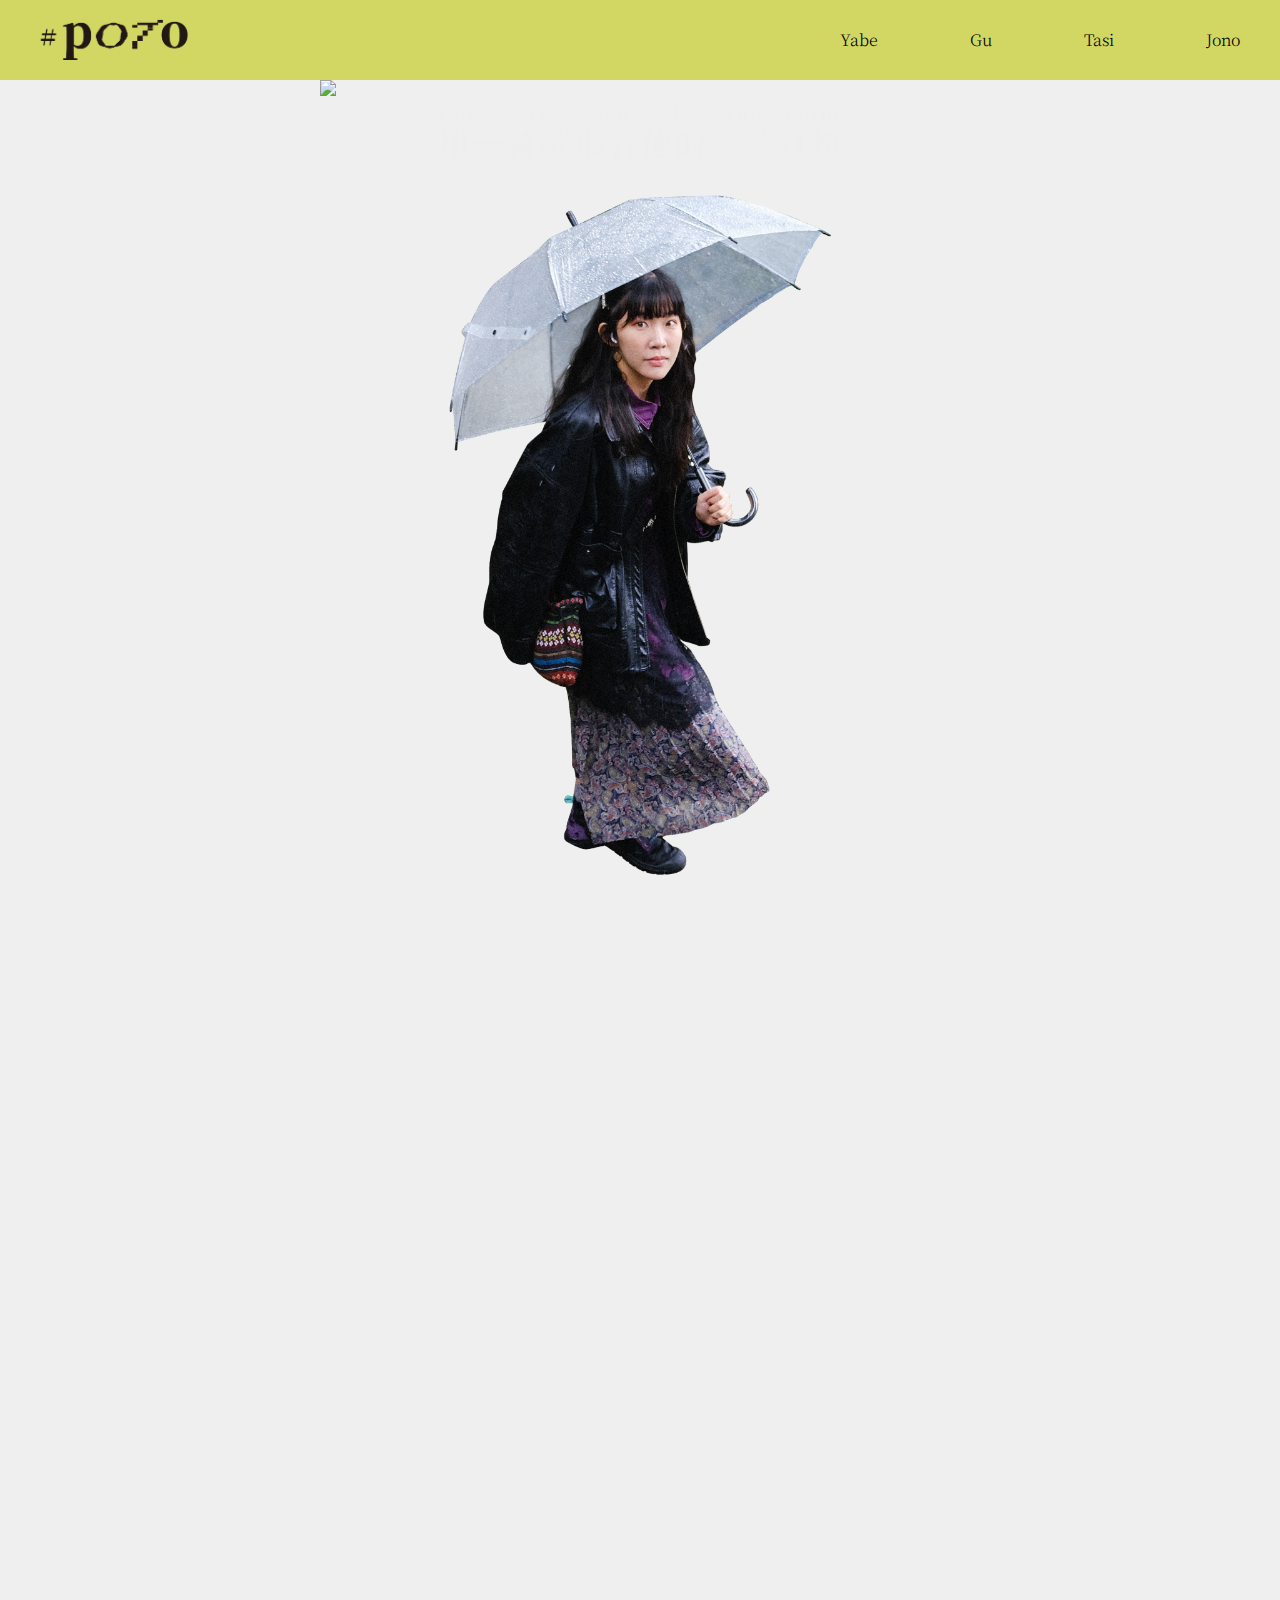
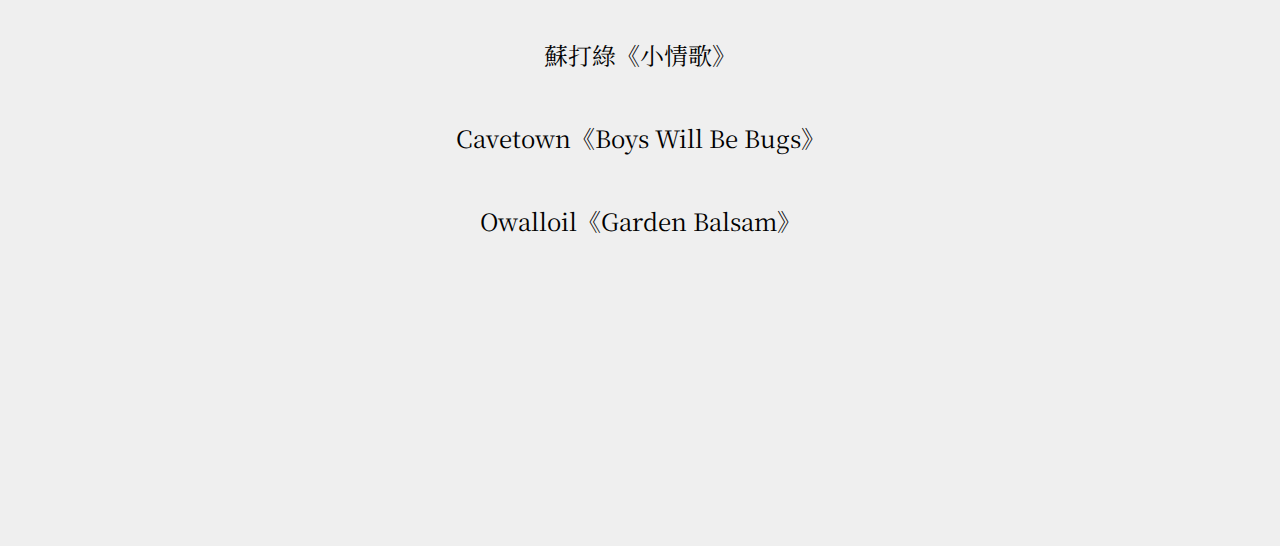
==== 1.html @ af0a8bef "0.1.0 3題部分" ====
<!DOCTYPE html>
<html lang="zh-TW">
<head>
  <meta charset="UTF-8">
  <meta name="viewport" content="width=device-width, initial-scale=1.0">
  <meta name="description" property="og:description" content="「你能猜到他們耳機中播放的音樂是什麼嗎？」">
  <title>poto</title>
  <link href="/style.css" type="text/css" rel="stylesheet">
  <link rel="preconnect" href="https://fonts.googleapis.com">
  <link rel="preconnect" href="https://fonts.gstatic.com" crossorigin>
  <link rel="icon" href="/img/fav/favicon.ico" sizes="any">
  <link rel="icon" href="/img/fav/icon.svg" type="image/svg+xml">
  <link rel="apple-touch-icon" href="/img/fav/apple-touch-icon.png">
  <link rel="manifest" href="/site.webmanifest">
  <link href="https://fonts.googleapis.com/css2?family=Noto+Serif+TC&display=swap" rel="stylesheet">
  <link href="https://fonts.googleapis.com/css2?family=Noto+Serif+JP&display=swap" rel="stylesheet">
</head>
<body>
  <div id="p1">
  <div style="display: flex;
  flex-direction: column;
  min-height: 100vh;">
    <div class="head1" style="z-index: 2;">
      <a class="logoa" href="/index.html">
        <img class="logol" src="/img/logol.webp">
        <img class="logos" src="/img/logos.webp">
      </a>
      <div class="nav">
        <a class="nava" href="/1.html">Yabe</a>
        <a class="nava" href="/2.html">Gu</a>
        <a class="nava" href="/3.html">Tasi</a>
        <a class="nava" href="/4.html">Jono</a>
      </div>
      <div class="ham">
        <label for="ham1"><img class="ham0" src="/img/ham0.svg"></label>
        <input type="checkbox" id="ham1">
        <div class="menu m1">
          <ul>
            <li><a href="/1.html">Yabe</a></li>
            <li><a href="/2.html">Gu</a></li>
            <li><a href="/3.html">Tasi</a></li>
            <li><a href="/4.html">Jono</a></li>
          </ul>
        </div>
      </div>
    </div>
    <main style="min-height: 160.5vw;">
    <!-- <h1>用首歌形容他的穿著打扮↓</h1> -->
    <img src="/img/yabe f.png" style="position:absolute;
    /* top: 50%; */
    left:50%;
    /* transform: translate(-50%, -50%); */
    z-index: 1;
    pointer-events: none;">
    <img src="/img/yabe b.png" style="position:absolute;
    /* top: 50%; */
    left:50%;
    /* transform: translate(-50%, -50%);*/"> 
      <br>
    <div style="position: relative; top: 118.5vw;">
    <div id="b1" style="position: absolute; width: 100%;">
      <button class="b1color" id="b1a">蘇打綠《小情歌》</button>
        <br>
      <button class="b1color" id="b1b">Cavetown《Boys Will Be Bugs》</button>
        <br>
      <button class="b1color" id="b1c">Owalloil《Garden Balsam》</button>
        <br>
      <button class="b1color" id="b1d" style="display: none; top: 9vh;">下一題</button>
    </div>
    </div>
    </main>

    <!-- <div class="foot1" id="foot1" style="z-index: 1;"><h2 class="copy">Copyright © Playlists Of The Outfits. All Rights Reserved.</h2></div> -->
    <!-- <div class="foot1" id="foot1" style="z-index: 1;">
      <form style="position: relative; left: 5vw; align-self: center;">
        <progress style="width: 90vw; height: 1.5rem; accent-color: #8c64a0;" value="0"></progress>
      </form>
    </div> -->
    <!-- <form id="foot1" style="position: relative; align-self: center;">
      <progress id="prog1" style="width: 90vw; height: 1.5rem; accent-color: #8c64a0;" value="0"></progress>
    </form> -->
    <div id="foot1" style="height: 0.75rem; width: 0vw; position: relative; left: 5vw; border-radius: 50px; background-color: #8c64a0;"></div>
  </div>
  </div>

  <div id="p2" style="display: none;">
    <div style="display: flex;
    flex-direction: column;
    min-height: 100vh;">
    <div class="head1" style="z-index: 2;">
      <a class="logoa" href="/index.html">
        <img class="logol" src="/img/logol.webp">
        <img class="logos" src="/img/logos.webp">
      </a>
      <div class="nav">
        <a class="nava" href="/1.html">Yabe</a>
        <a class="nava" href="/2.html">Gu</a>
        <a class="nava" href="/3.html">Tasi</a>
        <a class="nava" href="/4.html">Jono</a>
      </div>
      <div class="ham">
        <label for="ham2"><img class="ham0" src="/img/ham0.svg"></label>
        <input type="checkbox" id="ham2">
        <div class="menu m1">
          <ul>
            <li><a href="/1.html">Yabe</a></li>
            <li><a href="/2.html">Gu</a></li>
            <li><a href="/3.html">Tasi</a></li>
            <li><a href="/4.html">Jono</a></li>
          </ul>
        </div>
      </div>
    </div>
    <main style="min-height: 160.5vw;">
      <!-- <h1>用首歌形容他的穿著打扮↓</h1> -->
      <img src="/img/yabe f.png" style="position:absolute;
      /* top: 50%; */
      left:50%;
      /* transform: translate(-50%, -50%); */
      z-index: 1;
      pointer-events: none;">
      <img src="/img/yabe b.png" style="position:absolute;
      /* top: 50%; */
      left:50%;
      /* transform: translate(-50%, -50%);*/"> 
        <br>
      <div style="position: relative; top: 118.5vw;">
      <div id="b2" style="position: absolute; width: 100%;">
        <button class="b1color" id="b2a">DIZLIKE《Stand Up！Stand Up！》</button>
          <br>
        <button class="b1color" id="b2b">Soulfa《Slumber Day》</button>
          <br>
        <button class="b1color" id="b2c" style="font-size: 0.7rem; letter-spacing: -0.03rem;">康姆士《我不希望你孤單的去面對整個喧嘩世界》</button>
          <br>
        <button class="b1color" id="b2d" style="display: none; top: 9vh;">下一題</button>
      </div>
      </div>
      </main>  

      <!-- <div class="foot1" id="foot2" style="z-index: 1;">
        <form style="position: relative; left: 5vw; align-self: center;">
          <progress style="width: 90vw; height: 1.5rem; accent-color: #8c64a0;" value="0.33"></progress>
        </form>
      </div> -->
      <!-- <form id="foot2" style="position: relative;">
        <progress id="prog2" style="position: relative; width: 90vw; height: 1.5rem; left: 5vw; accent-color: #8c64a0;" value="0.33"></progress>
      </form> -->
      <div id="foot2" style="height: 0.75rem; width: 30vw; position: relative; left: 5vw; border-radius: 50px; background-color: #8c64a0;"></div>
    </div>
    </div>      
    
    <!-- <img src="/img/yabe-poster.webp">
      <br>
    <div id="b2">
      <button class="b1color" id="b2a">DIZLIKE《Stand Up！Stand Up！》</button>
        <br>
      <button class="b1color" id="b2b">Soulfa《Slumber Day》</button>
        <br>
      <button class="b1color" id="b2c">康姆士《我不希望你孤單的去面對整個喧嘩世界》</button>
        <br>
      <button class="b1color" id="b2d" style="display: none;">下一題</button>
    </div>

    <div class="foot1" id="foot2">
      <form style="position: relative; left: 5vw; align-self: center;">
        <progress style="width: 90vw; height: 1.5rem; accent-color: #8c64a0;" value="0.33"></progress>
      </form>
    </div>
  </div> -->

  <div id="p3" style="display: none;">
    <div style="display: flex;
    flex-direction: column;
    min-height: 100vh;">
    <div class="head1" style="z-index: 2;">
      <a class="logoa" href="/index.html">
        <img class="logol" src="/img/logol.webp">
        <img class="logos" src="/img/logos.webp">
      </a>
      <div class="nav">
        <a class="nava" href="/1.html">Yabe</a>
        <a class="nava" href="/2.html">Gu</a>
        <a class="nava" href="/3.html">Tasi</a>
        <a class="nava" href="/4.html">Jono</a>
      </div>
      <div class="ham">
        <label for="ham3"><img class="ham0" src="/img/ham0.svg"></label>
        <input type="checkbox" id="ham3">
        <div class="menu m1">
          <ul>
            <li><a href="/1.html">Yabe</a></li>
            <li><a href="/2.html">Gu</a></li>
            <li><a href="/3.html">Tasi</a></li>
            <li><a href="/4.html">Jono</a></li>
          </ul>
        </div>
      </div>
    </div>
    <main style="min-height: 160.5vw;">
      <img src="/img/yabe f.png" style="position:absolute;
      /* top: 50%; */
      left:50%;
      /* transform: translate(-50%, -50%); */
      z-index: 1;
      pointer-events: none;">
      <img src="/img/yabe b.png" style="position:absolute;
      /* top: 50%; */
      left:50%;
      /* transform: translate(-50%, -50%);*/"> 
        <br>
      <div style="position: relative; top: 118.5vw;">
      <div id="b3" style="position: absolute; width: 100%;">
        <button class="b1color" id="b3a" style="font-size: 0.75rem;">HONNE, BEKA《Location Unknown ◐》</button>
          <br>
        <button class="b1color" id="b3b" style="font-size: 0.75rem;">Kim Seungmin《Outside your house》</button>
          <br>
        <button class="b1color" id="b3c">淺堤《恆春花絮》</button>
          <br>
        <button class="b1color" id="b3d" style="display: none; top: 9vh;">他的歌單</button>
      </div>
      </div>
      </main>  

      <!-- <form id="foot3" style="position: relative;">
        <progress id="prog3" style="position: relative; width: 90vw; height: 1.5rem; left: 5vw; accent-color: #8c64a0;" value="0.66"></progress>
      </form> -->
      <div id="foot3" style="height: 0.75rem; width: 60vw; position: relative; left: 5vw; border-radius: 50px; background-color: #8c64a0;"></div>
    </div>
    </div>      

  <div id="p4" style="display: none;">
    <div class="head1">
      <a class="logoa" href="/index.html">
        <img class="logol" src="/img/logol.webp">
        <img class="logos" src="/img/logos.webp">
      </a>
      <div class="nav">
        <a class="nava" href="/1.html">Yabe</a>
        <a class="nava" href="/2.html">Gu</a>
        <a class="nava" href="/3.html">Tasi</a>
        <a class="nava" href="/4.html">Jono</a>
      </div>
      <div class="ham">
        <label for="ham4"><img class="ham0" src="/img/ham0.svg"></label>
        <input type="checkbox" id="ham4">
        <div class="menu m1">
          <ul>
            <li><a href="/1.html">Yabe</a></li>
            <li><a href="/2.html">Gu</a></li>
            <li><a href="/3.html">Tasi</a></li>
            <li><a href="/4.html">Jono</a></li>
          </ul>
        </div>
      </div>
    </div>
    <img src="/img/yabe.webp">
    <br>
    <button class="b1color" id="b4">你的答案</button>
    <div class="foot1" id="foot4"><h2 class="copy">Copyright © Playlists Of The Outfits. All Rights Reserved.</h2></div>
  </div>

  <div id="p5" style="display: none;">
    <div class="head1">
      <a class="logoa" href="/index.html">
        <img class="logol" src="/img/logol.webp">
        <img class="logos" src="/img/logos.webp">
      </a>
      <div class="nav">
        <a class="nava" href="/1.html">Yabe</a>
        <a class="nava" href="/2.html">Gu</a>
        <a class="nava" href="/3.html">Tasi</a>
        <a class="nava" href="/4.html">Jono</a>
      </div>
      <div class="ham">
        <label for="ham5"><img class="ham0" src="/img/ham0.svg"></label>
        <input type="checkbox" id="ham5">
        <div class="menu m1">
          <ul>
            <li><a href="/1.html">Yabe</a></li>
            <li><a href="/2.html">Gu</a></li>
            <li><a href="/3.html">Tasi</a></li>
            <li><a href="/4.html">Jono</a></li>
          </ul>
        </div>
      </div>
    </div>
    <h1>你的答案</h1>
    <div id="result"></div>
    <button class="b1color" id="down">下載</button>
    <button class="b1color" id="home">回首頁</button>
    <button class="b1color re" id="re1">再玩一次</button>
    <div class="foot1" id="foot5"><h2 class="copy">Copyright © Playlists Of The Outfits. All Rights Reserved.</h2></div>
  </div>

  <script src="script.js"></script>
</body>
</html>
---- style.css ----
/* http://meyerweb.com/eric/tools/css/reset/ 
   v2.0 | 20110126
   License: none (public domain)
*/

html, body, div, span, applet, object, iframe,
h1, h2, h3, h4, h5, h6, p, blockquote, pre,
a, abbr, acronym, address, big, cite, code,
del, dfn, em, img, ins, kbd, q, s, samp,
small, strike, strong, sub, sup, tt, var,
b, u, i, center,
dl, dt, dd, ol, ul, li,
fieldset, form, label, legend,
table, caption, tbody, tfoot, thead, tr, th, td,
article, aside, canvas, details, embed, 
figure, figcaption, footer, header, hgroup, 
menu, nav, output, ruby, section, summary,
time, mark, audio, video {
	margin: 0;
	padding: 0;
	border: 0;
	font-size: 100%;
	font: inherit;
	vertical-align: baseline;
}
/* HTML5 display-role reset for older browsers */
article, aside, details, figcaption, figure, 
footer, header, hgroup, menu, nav, section {
	display: block;
}
body {
	line-height: 1;
}
ol, ul {
	list-style: none;
}
blockquote, q {
	quotes: none;
}
blockquote:before, blockquote:after,
q:before, q:after {
	content: '';
	content: none;
}
table {
	border-collapse: collapse;
	border-spacing: 0;
}

body {
    font-family: 'Noto Serif TC', 'Noto Serif JP', serif;
    background: #EFEFEF;
}

.head1 {
    display: flex;
    justify-content: space-between;
    width: 100%;
    height: 80px;
    background: #D2D764;
}

.head2 {
    display: flex;
    justify-content: space-between;
    width: 100%;
    height: 80px;
    background: #F07850;
}

.head3 {
    display: flex;
    justify-content: space-between;
    width: 100%;
    height: 80px;
    background: #F5AFC8;
}

.head4 {
    display: flex;
    justify-content: space-between;
    width: 100%;
    height: 80px;
    background: #A5A5CD;
}

.logoa {
    outline: none;
    width: 230px;
}

.logol {
    width: 100%;
}

.logos {
    display: none;
}

.foot1 {
    display: flex;
    width: 100%;
    height: 80px;
    background: #D2D764;
}

.foot2 {
    display: flex;
    width: 100%;
    height: 80px;
    background: #F07850;
}

.foot3 {
    display: flex;
    width: 100%;
    height: 80px;
    background: #F5AFC8;
}

.foot4 {
    display: flex;
    width: 100%;
    height: 80px;
    background: #A5A5CD;
}

img {
	position: relative;
    width: 640px;
    left: 50%;
    transform: translate(-50%);
}

button {
    position: relative;
    width: 640px;
    left: 50%;
    padding: 1.5rem;
    transform: translate(-50%);
    border: none;
    font-size: 1.5rem;
    font-weight: 400;
    font-family: 'Noto Serif TC', 'Noto Serif JP', serif;
    color: black;
}

.b1color:hover {
    background: #D2D764;
}

.b2color:hover {
    background: #F07850;
}

.b3color:hover {
    background: #F5AFC8;
}

.b4color:hover {
    background: #A5A5CD;
}

#down {
    width: 140px;
    transform: translate(-320px);
}

#home {
    width: 210px;
    transform: translate(-318px);
}

.re {
    width: 280px;
    transform: translate(-316px);
}

h1 {
    display: grid;
    grid-row: 1 / 3;
    grid-column: 1;
    justify-content: center;
    align-items: center;
    padding: 1.5rem;
    font-size: 1.5rem;
    font-weight: 500;
}

h2 {
    display: grid;
    justify-content: center;
    align-items: center;
    padding: 0.8rem;
    font-size: 1rem;
    font-weight: 300;
}

.nav {
    display: flex;
    padding-right: 2.5rem;
    width: 400px;
    justify-content: space-between;
}

.nava {
    display: flex;
    align-items: center;
    font-size: 1rem;
    font-weight: 300;
    text-decoration: none;
    color: black;
}

.ham {
    display: none;
    flex-direction: column;
}

#ham1 {
    display: none;
}
#ham2 {
    display: none;
}
#ham3 {
    display: none;
}
#ham4 {
    display: none;
}
#ham5 {
    display: none;
}

.menu {
    display: none;
}

.copy {
    display: flex;
    justify-content: center;
    align-items: center;
    width: 100%;
    font-size: 0.8rem;
    font-weight: 300;
}

@media(max-width: 640px) {
    .head1 {
        height: 40px;    
    }
    .head2 {
        height: 40px;    
    }
    .head3 {
        height: 40px;    
    }
    .head4 {
        height: 40px;    
    }
    .nav {
        display: none;
    }
    .ham {
        display: flex;
        padding-right: 1rem;
        width: 40px;
    }
    #ham1:checked ~ .menu {
        display: flex;
        position: relative;
        z-index: 1;
        right: calc(100vw - 56px);
        bottom: 5px;
        width: max-content;
        background: #999999;
    }
    #ham2:checked ~ .menu {
        display: flex;
        position: relative;
        z-index: 1;
        right: calc(100vw - 56px);
        bottom: 5px;
        width: max-content;
        background: #999999;
    }
    #ham3:checked ~ .menu {
        display: flex;
        position: relative;
        z-index: 1;
        right: calc(100vw - 56px);
        bottom: 5px;
        width: max-content;
        background: #999999;
    }
    #ham4:checked ~ .menu {
        display: flex;
        position: relative;
        z-index: 1;
        right: calc(100vw - 56px);
        bottom: 5px;
        width: max-content;
        background: #999999;
    }
    #ham5:checked ~ .menu {
        display: flex;
        position: relative;
        z-index: 1;
        right: calc(100vw - 56px);
        bottom: 5px;
        width: max-content;
        background: #999999;
    }
    .m1 {
        background-color: #D2D764 !important;
    }
    .m2 {
        background-color: #F07850 !important;
    }
    .m3 {
        background-color: #F5AFC8 !important;
    }
    .m4 {
        background-color: #A5A5CD !important;
    }
    li {
        width: 100vw;
    }
    li > a {
        display: flex;
        justify-content: center;
        padding-top: 0.5rem;
        padding-bottom: 0.5rem;
        text-decoration: none;
        color: black;
    }
    .foot1 {
        height: 40px;
    }
    .foot2 {
        height: 40px;
    }
    .foot3 {
        height: 40px;
    }
    .foot4 {
        height: 40px;
    }
    h1 {
        font-size: 0.8rem;
    }
    h2 {
        font-size: 0.6rem;
        font-weight: 100;
    }
    .copy {
        font-size: 0.6rem;
        font-weight: 300;
    }
	img {
        width: 100%;
	}
    button {
        /* width: 100%;
        padding: 1rem;
        font-size: 0.8rem; */
        font-size: 0.8rem;
        width: 90%; 
        padding: 0.4rem; 
        margin-bottom: 5px; 
        border-radius: 50px;
    }
    button[disabled] {
        background-color: #EFEFEF;
    }
    /* #b1d {
        top: 3rem;
    }
    #b2d {
        top: 3rem;
    } */
    #down {
        width: 100%;
        transform: translate(-50%);
    }
    #home {
        width: 100%;
        transform: translate(-50%);
    }
    .re {
        width: 100%;
        transform: translate(-50%);
    }
}

@media(max-height: 540px) {
    .head1 {
        height: 40px;    
    }
    .head2 {
        height: 40px;    
    }
    .head3 {
        height: 40px;    
    }
    .head4 {
        height: 40px;    
    }
    .logoa {
        width: 115px;
    }
    .logol {
        display: none;
    }
    .logos {
        display: flex;
        width: 115px;
        height: 40px;
    }
    .foot1 {
        height: 40px;
    }
    .foot2 {
        height: 40px;
    }
    .foot3 {
        height: 40px;
    }
    .foot4 {
        height: 40px;
    }
    h3 {
        font-size: 0.6rem;
        font-weight: 300;
    }
	img {
        width: 320px;
	}
    button {
        width: 320px;
        padding: 1rem;
        font-size: 0.8rem;
    }
    #down {
        display: block;
        width: 320px;
        transform: translate(-160px);
    }
    #home {
        display: block;
        width: 320px;
        transform: translate(-160px);
    }
    .re {
        display: block;
        width: 320px;
        transform: translate(-160px);
    }
    .ham0 {
        width: 100%;
    }
}

/* @media screen and (max-aspect-ratio: 1/2) and (min-height: 790px) {
    .foot {
        position: fixed;
        bottom: 0;
    }
    #foot4 {
        position: static;
    }
} */

@media screen and (max-aspect-ratio: 1/1) {
    .head1 {
        height: 40px;    
    }
    .head2 {
        height: 40px;    
    }
    .head3 {
        height: 40px;    
    }
    .head4 {
        height: 40px;    
    }
    .logoa {
        width: 115px;
    }
    .logol {
        display: none;
    }
    .logos {
        display: flex;
        width: 115px;
        height: 40px;
    }
    .foot1 {
        height: 40px;
    }
    .foot2 {
        height: 40px;
    }
    .foot3 {
        height: 40px;
    }
    .foot4 {
        height: 40px;
    }
    .img4 {
        display: grid;
        grid-template-columns: repeat(2, 1fr);
        align-items: center;
    }
    .slogan {
        display: flex;
        flex-direction: column;
    }
    .copy {
        font-size: 0.6rem;
        font-weight: 300;
    }
}

/* @media screen and (max-aspect-ratio: 1/2) and (max-width: 640px) {
    .foot {
        position: fixed;
        bottom: 0;
    }
} */

@media(max-width: 1115px) {
    .slogan {
        display: flex;
        flex-direction: column;
    } 
}
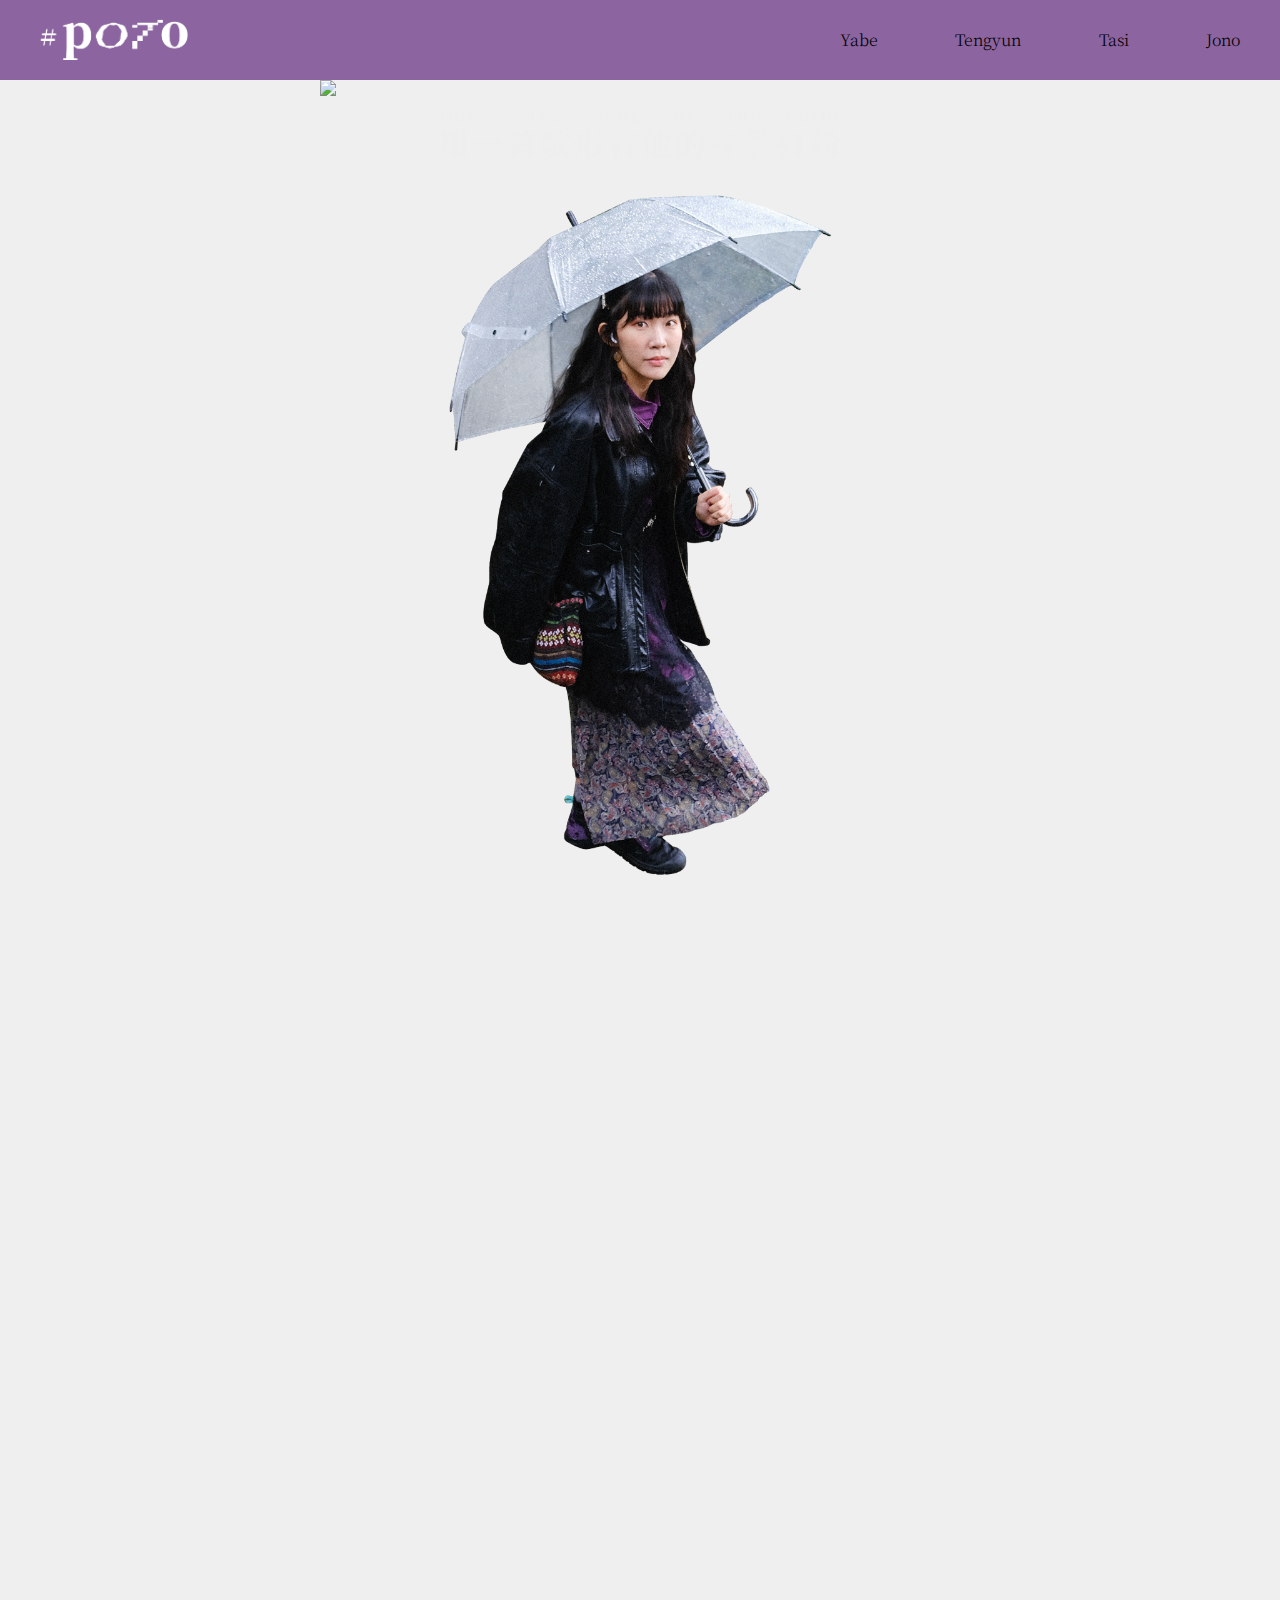
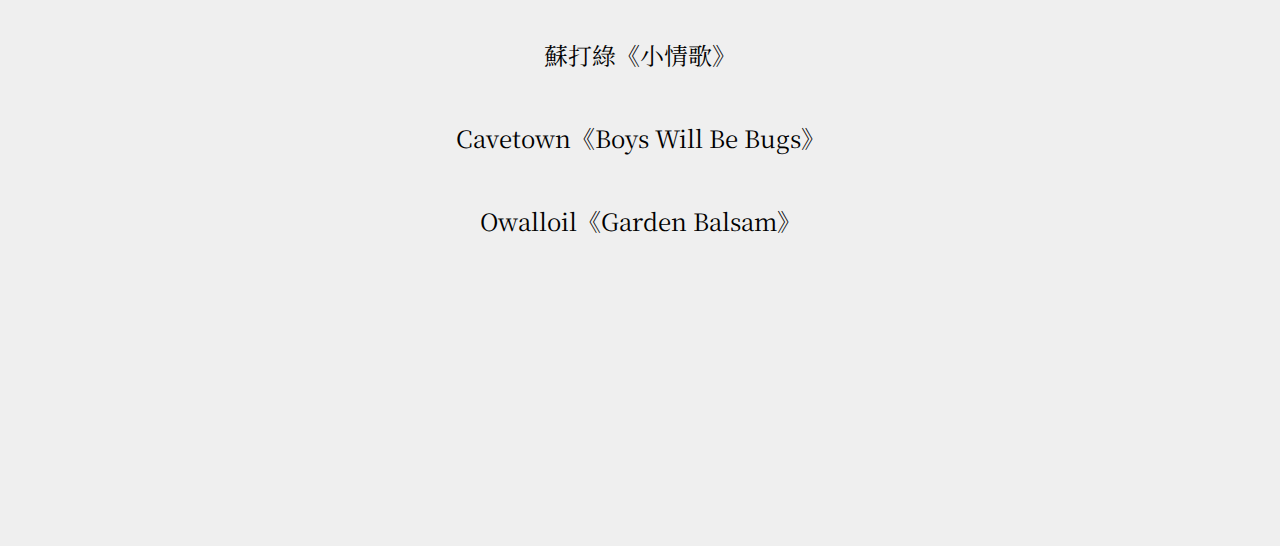
==== commit 96bf7201: "0.1.1 人物順序尚未" ====
--- a/1.html
+++ b/1.html
@@ -27,7 +27,7 @@
       </a>
       <div class="nav">
         <a class="nava" href="/1.html">Yabe</a>
-        <a class="nava" href="/2.html">Gu</a>
+        <a class="nava" href="/2.html">Tengyun</a>
         <a class="nava" href="/3.html">Tasi</a>
         <a class="nava" href="/4.html">Jono</a>
       </div>
@@ -37,7 +37,7 @@
         <div class="menu m1">
           <ul>
             <li><a href="/1.html">Yabe</a></li>
-            <li><a href="/2.html">Gu</a></li>
+            <li><a href="/2.html">Tengyun</a></li>
             <li><a href="/3.html">Tasi</a></li>
             <li><a href="/4.html">Jono</a></li>
           </ul>
@@ -94,7 +94,7 @@
       </a>
       <div class="nav">
         <a class="nava" href="/1.html">Yabe</a>
-        <a class="nava" href="/2.html">Gu</a>
+        <a class="nava" href="/2.html">Tengyun</a>
         <a class="nava" href="/3.html">Tasi</a>
         <a class="nava" href="/4.html">Jono</a>
       </div>
@@ -104,7 +104,7 @@
         <div class="menu m1">
           <ul>
             <li><a href="/1.html">Yabe</a></li>
-            <li><a href="/2.html">Gu</a></li>
+            <li><a href="/2.html">Tengyun</a></li>
             <li><a href="/3.html">Tasi</a></li>
             <li><a href="/4.html">Jono</a></li>
           </ul>
@@ -179,7 +179,7 @@
       </a>
       <div class="nav">
         <a class="nava" href="/1.html">Yabe</a>
-        <a class="nava" href="/2.html">Gu</a>
+        <a class="nava" href="/2.html">Tengyun</a>
         <a class="nava" href="/3.html">Tasi</a>
         <a class="nava" href="/4.html">Jono</a>
       </div>
@@ -189,7 +189,7 @@
         <div class="menu m1">
           <ul>
             <li><a href="/1.html">Yabe</a></li>
-            <li><a href="/2.html">Gu</a></li>
+            <li><a href="/2.html">Tengyun</a></li>
             <li><a href="/3.html">Tasi</a></li>
             <li><a href="/4.html">Jono</a></li>
           </ul>
@@ -236,7 +236,7 @@
       </a>
       <div class="nav">
         <a class="nava" href="/1.html">Yabe</a>
-        <a class="nava" href="/2.html">Gu</a>
+        <a class="nava" href="/2.html">Tengyun</a>
         <a class="nava" href="/3.html">Tasi</a>
         <a class="nava" href="/4.html">Jono</a>
       </div>
@@ -246,17 +246,49 @@
         <div class="menu m1">
           <ul>
             <li><a href="/1.html">Yabe</a></li>
-            <li><a href="/2.html">Gu</a></li>
-            <li><a href="/3.html">Tasi</a></li>
-            <li><a href="/4.html">Jono</a></li>
-          </ul>
-        </div>
-      </div>
-    </div>
-    <img src="/img/yabe.webp">
+            <li><a href="/2.html">Tengyun</a></li>
+            <li><a href="/3.html">Tasi</a></li>
+            <li><a href="/4.html">Jono</a></li>
+          </ul>
+        </div>
+      </div>
+    </div>
+    <img src="/img/yabe-top3.png">
     <br>
-    <button class="b1color" id="b4">你的答案</button>
-    <div class="foot1" id="foot4"><h2 class="copy">Copyright © Playlists Of The Outfits. All Rights Reserved.</h2></div>
+    <button class="b1color" style="width: 50%; bottom: 40vw;" id="b4a">更多他的歌單 》</button>
+    <button class="b1color" style="width: 50%; bottom: 37.5vw;" id="b4">你的答案 》</button>
+    <!-- <div class="foot1" id="foot4"><h2 class="copy">Copyright © Playlists Of The Outfits. All Rights Reserved.</h2></div> -->
+  </div>
+
+  <div id="p4a" style="display: none;">
+    <div class="head1">
+      <a class="logoa" href="/index.html">
+        <img class="logol" src="/img/logol.webp">
+        <img class="logos" src="/img/logos.webp">
+      </a>
+      <div class="nav">
+        <a class="nava" href="/1.html">Yabe</a>
+        <a class="nava" href="/2.html">Tengyun</a>
+        <a class="nava" href="/3.html">Tasi</a>
+        <a class="nava" href="/4.html">Jono</a>
+      </div>
+      <div class="ham">
+        <label for="ham4a"><img class="ham0" src="/img/ham0.svg"></label>
+        <input type="checkbox" id="ham4a">
+        <div class="menu m1">
+          <ul>
+            <li><a href="/1.html">Yabe</a></li>
+            <li><a href="/2.html">Tengyun</a></li>
+            <li><a href="/3.html">Tasi</a></li>
+            <li><a href="/4.html">Jono</a></li>
+          </ul>
+        </div>
+      </div>
+    </div>
+    <img src="/img/yabe-others.png">
+    <br>
+    <button class="b1color" style="width: 50%; bottom: 15vw;" id="b5">你的答案 》</button>
+    <!-- <div class="foot1" id="foot4"><h2 class="copy">Copyright © Playlists Of The Outfits. All Rights Reserved.</h2></div> -->
   </div>
 
   <div id="p5" style="display: none;">
@@ -267,7 +299,7 @@
       </a>
       <div class="nav">
         <a class="nava" href="/1.html">Yabe</a>
-        <a class="nava" href="/2.html">Gu</a>
+        <a class="nava" href="/2.html">Tengyun</a>
         <a class="nava" href="/3.html">Tasi</a>
         <a class="nava" href="/4.html">Jono</a>
       </div>
@@ -277,7 +309,7 @@
         <div class="menu m1">
           <ul>
             <li><a href="/1.html">Yabe</a></li>
-            <li><a href="/2.html">Gu</a></li>
+            <li><a href="/2.html">Tengyun</a></li>
             <li><a href="/3.html">Tasi</a></li>
             <li><a href="/4.html">Jono</a></li>
           </ul>
@@ -289,7 +321,7 @@
     <button class="b1color" id="down">下載</button>
     <button class="b1color" id="home">回首頁</button>
     <button class="b1color re" id="re1">再玩一次</button>
-    <div class="foot1" id="foot5"><h2 class="copy">Copyright © Playlists Of The Outfits. All Rights Reserved.</h2></div>
+    <!-- <div class="foot1" id="foot5"><h2 class="copy">Copyright © Playlists Of The Outfits. All Rights Reserved.</h2></div> -->
   </div>
 
   <script src="script.js"></script>
--- a/style.css
+++ b/style.css
@@ -57,7 +57,7 @@
     justify-content: space-between;
     width: 100%;
     height: 80px;
-    background: #D2D764;
+    background: #8c64a0;
 }
 
 .head2 {
@@ -145,6 +145,18 @@
     color: black;
 }
 
+#b4 {
+    background-color: #D2D764;
+}
+
+#b4a {
+    background-color: #D2D764;
+}
+
+#b5 {
+    background-color: #D2D764;
+}
+
 .b1color:hover {
     background: #D2D764;
 }
@@ -229,6 +241,9 @@
 #ham4 {
     display: none;
 }
+#ham4a {
+    display: none;
+}
 #ham5 {
     display: none;
 }
@@ -303,7 +318,7 @@
         width: max-content;
         background: #999999;
     }
-    #ham5:checked ~ .menu {
+    #ham4a:checked ~ .menu {
         display: flex;
         position: relative;
         z-index: 1;
@@ -312,8 +327,17 @@
         width: max-content;
         background: #999999;
     }
+    #ham5:checked ~ .menu {
+        display: flex;
+        position: relative;
+        z-index: 1;
+        right: calc(100vw - 56px);
+        bottom: 5px;
+        width: max-content;
+        background: #999999;
+    }
     .m1 {
-        background-color: #D2D764 !important;
+        background-color: #8c64a0 !important;
     }
     .m2 {
         background-color: #F07850 !important;
@@ -333,7 +357,7 @@
         padding-top: 0.5rem;
         padding-bottom: 0.5rem;
         text-decoration: none;
-        color: black;
+        color: white;
     }
     .foot1 {
         height: 40px;
@@ -380,17 +404,36 @@
     #b2d {
         top: 3rem;
     } */
+    #result {
+        position: relative; 
+        left: 5%; 
+        width: 90%;
+        box-shadow: 2px 3px 5px 3px #888888;
+        -webkit-box-shadow: 2px 3px 5px 3px #888888;
+        -moz-box-shadow: 2px 3px 5px 3px #888888;
+        -o-box-shadow: 2px 3px 5px 3px #888888;
+    }
     #down {
-        width: 100%;
+        width: 90%;
+        margin-top: 30px;
+        margin-bottom: 15px;
         transform: translate(-50%);
+        background-color: #465aaa;
+        color: #ffffff;
     }
     #home {
-        width: 100%;
+        width: 90%;
+        margin-bottom: 15px;
         transform: translate(-50%);
+        background-color: #465aaa;
+        color: #ffffff;
     }
     .re {
-        width: 100%;
+        width: 90%;
+        margin-bottom: 15px;
         transform: translate(-50%);
+        background-color: #465aaa;
+        color: #ffffff;
     }
 }
 
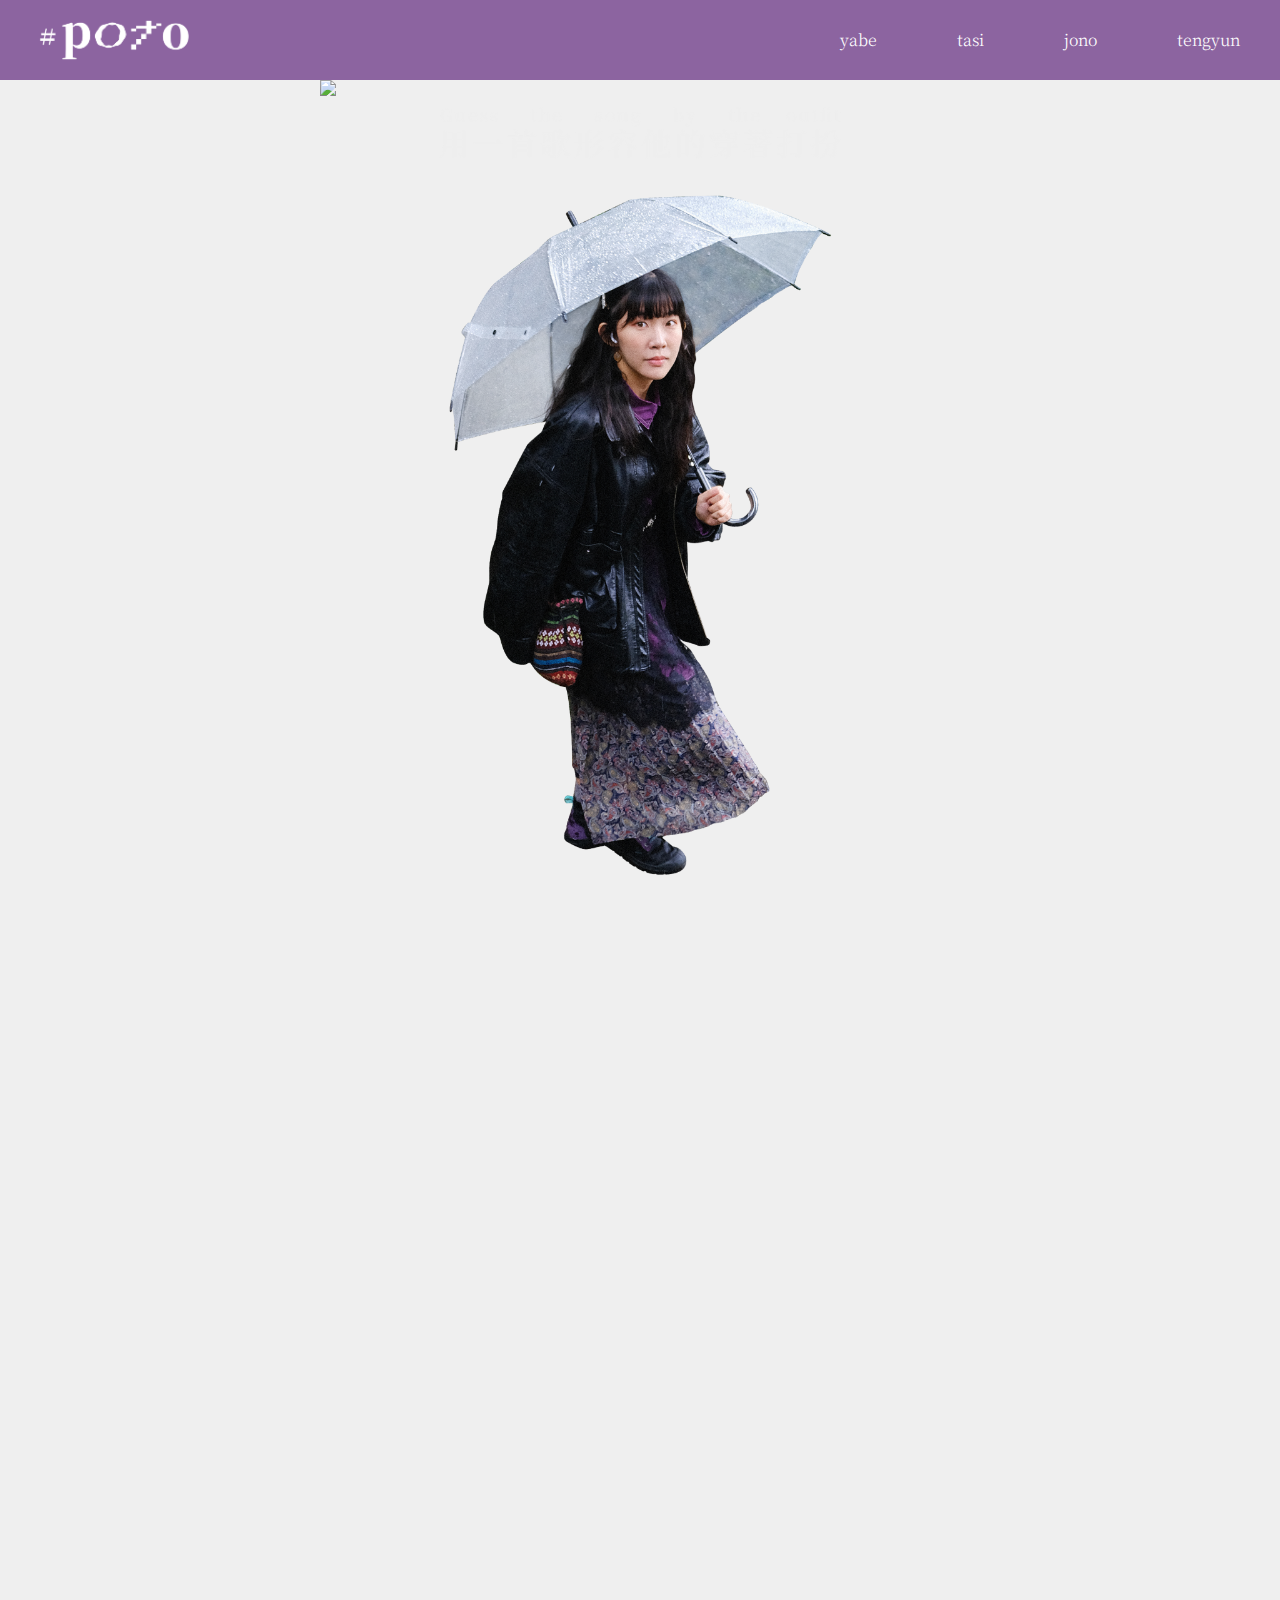
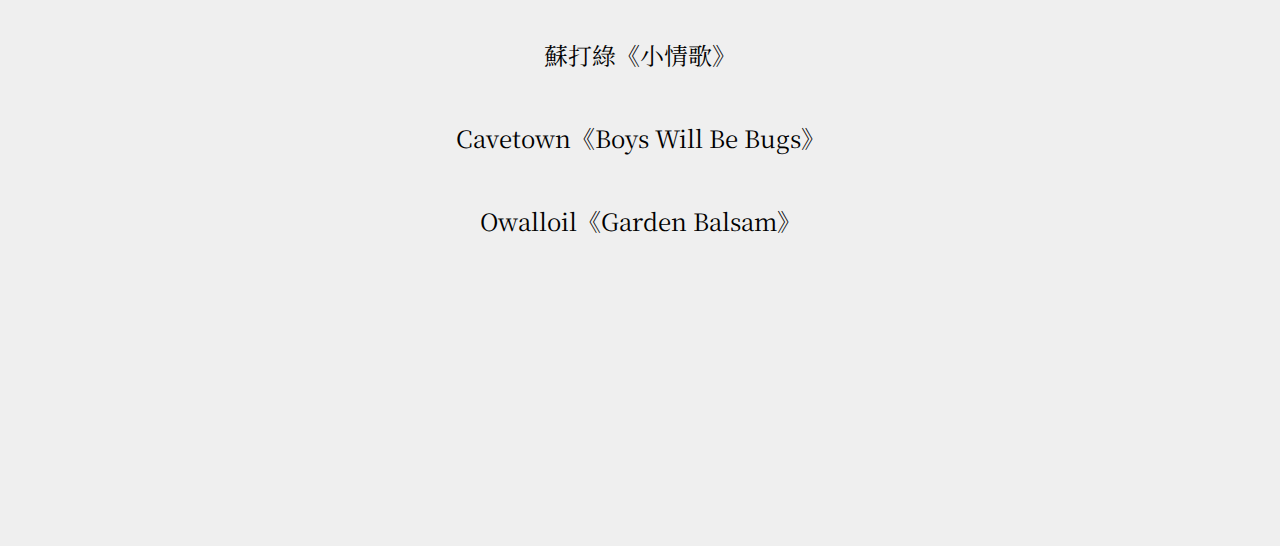
==== commit 1a4c59c7: "0.1.1 物件圖片尚未更換" ====
--- a/1.html
+++ b/1.html
@@ -22,40 +22,31 @@
   min-height: 100vh;">
     <div class="head1" style="z-index: 2;">
       <a class="logoa" href="/index.html">
-        <img class="logol" src="/img/logol.webp">
-        <img class="logos" src="/img/logos.webp">
-      </a>
-      <div class="nav">
-        <a class="nava" href="/1.html">Yabe</a>
-        <a class="nava" href="/2.html">Tengyun</a>
-        <a class="nava" href="/3.html">Tasi</a>
-        <a class="nava" href="/4.html">Jono</a>
-      </div>
-      <div class="ham">
-        <label for="ham1"><img class="ham0" src="/img/ham0.svg"></label>
+        <img class="logol" src="/img/logol-dark.webp">
+        <img class="logos" src="/img/logos-dark.webp">
+      </a>
+      <div class="nav">
+        <a class="nava" href="/1.html" style="color: #ffffff;">yabe</a>
+        <a class="nava" href="/3.html" style="color: #ffffff;">tasi</a>
+        <a class="nava" href="/4.html" style="color: #ffffff;">jono</a>
+        <a class="nava" href="/2.html" style="color: #ffffff;">tengyun</a>
+      </div>
+      <div class="ham">
+        <label for="ham1"><img class="ham0" src="/img/ham0-dark.svg"></label>
         <input type="checkbox" id="ham1">
         <div class="menu m1">
           <ul>
-            <li><a href="/1.html">Yabe</a></li>
-            <li><a href="/2.html">Tengyun</a></li>
-            <li><a href="/3.html">Tasi</a></li>
-            <li><a href="/4.html">Jono</a></li>
+            <li><a href="/1.html" style="color: #ffffff;">yabe</a></li>
+            <li><a href="/3.html" style="color: #ffffff;">tasi</a></li>
+            <li><a href="/4.html" style="color: #ffffff;">jono</a></li>
+            <li><a href="/2.html" style="color: #ffffff;">tengyun</a></li>
           </ul>
         </div>
       </div>
     </div>
     <main style="min-height: 160.5vw;">
-    <!-- <h1>用首歌形容他的穿著打扮↓</h1> -->
-    <img src="/img/yabe f.png" style="position:absolute;
-    /* top: 50%; */
-    left:50%;
-    /* transform: translate(-50%, -50%); */
-    z-index: 1;
-    pointer-events: none;">
-    <img src="/img/yabe b.png" style="position:absolute;
-    /* top: 50%; */
-    left:50%;
-    /* transform: translate(-50%, -50%);*/"> 
+      <img src="/img/yabe f.png" style="position:absolute; left:50%; z-index: 1; pointer-events: none;">
+      <img src="/img/yabe b.png" style="position:absolute; left:50%;">
       <br>
     <div style="position: relative; top: 118.5vw;">
     <div id="b1" style="position: absolute; width: 100%;">
@@ -69,16 +60,6 @@
     </div>
     </div>
     </main>
-
-    <!-- <div class="foot1" id="foot1" style="z-index: 1;"><h2 class="copy">Copyright © Playlists Of The Outfits. All Rights Reserved.</h2></div> -->
-    <!-- <div class="foot1" id="foot1" style="z-index: 1;">
-      <form style="position: relative; left: 5vw; align-self: center;">
-        <progress style="width: 90vw; height: 1.5rem; accent-color: #8c64a0;" value="0"></progress>
-      </form>
-    </div> -->
-    <!-- <form id="foot1" style="position: relative; align-self: center;">
-      <progress id="prog1" style="width: 90vw; height: 1.5rem; accent-color: #8c64a0;" value="0"></progress>
-    </form> -->
     <div id="foot1" style="height: 0.75rem; width: 0vw; position: relative; left: 5vw; border-radius: 50px; background-color: #8c64a0;"></div>
   </div>
   </div>
@@ -89,40 +70,31 @@
     min-height: 100vh;">
     <div class="head1" style="z-index: 2;">
       <a class="logoa" href="/index.html">
-        <img class="logol" src="/img/logol.webp">
-        <img class="logos" src="/img/logos.webp">
-      </a>
-      <div class="nav">
-        <a class="nava" href="/1.html">Yabe</a>
-        <a class="nava" href="/2.html">Tengyun</a>
-        <a class="nava" href="/3.html">Tasi</a>
-        <a class="nava" href="/4.html">Jono</a>
-      </div>
-      <div class="ham">
-        <label for="ham2"><img class="ham0" src="/img/ham0.svg"></label>
+        <img class="logol" src="/img/logol-dark.webp">
+        <img class="logos" src="/img/logos-dark.webp">
+      </a>
+      <div class="nav">
+        <a class="nava" href="/1.html" style="color: #ffffff;">yabe</a>
+        <a class="nava" href="/3.html" style="color: #ffffff;">tasi</a>
+        <a class="nava" href="/4.html" style="color: #ffffff;">jono</a>
+        <a class="nava" href="/2.html" style="color: #ffffff;">tengyun</a>
+      </div>
+      <div class="ham">
+        <label for="ham2"><img class="ham0" src="/img/ham0-dark.svg"></label>
         <input type="checkbox" id="ham2">
         <div class="menu m1">
           <ul>
-            <li><a href="/1.html">Yabe</a></li>
-            <li><a href="/2.html">Tengyun</a></li>
-            <li><a href="/3.html">Tasi</a></li>
-            <li><a href="/4.html">Jono</a></li>
+            <li><a href="/1.html" style="color: #ffffff;">yabe</a></li>
+            <li><a href="/3.html" style="color: #ffffff;">tasi</a></li>
+            <li><a href="/4.html" style="color: #ffffff;">jono</a></li>
+            <li><a href="/2.html" style="color: #ffffff;">tengyun</a></li>
           </ul>
         </div>
       </div>
     </div>
     <main style="min-height: 160.5vw;">
-      <!-- <h1>用首歌形容他的穿著打扮↓</h1> -->
-      <img src="/img/yabe f.png" style="position:absolute;
-      /* top: 50%; */
-      left:50%;
-      /* transform: translate(-50%, -50%); */
-      z-index: 1;
-      pointer-events: none;">
-      <img src="/img/yabe b.png" style="position:absolute;
-      /* top: 50%; */
-      left:50%;
-      /* transform: translate(-50%, -50%);*/"> 
+      <img src="/img/yabe f.png" style="position:absolute; left:50%; z-index: 1; pointer-events: none;">
+      <img src="/img/yabe b.png" style="position:absolute; left:50%;"> 
         <br>
       <div style="position: relative; top: 118.5vw;">
       <div id="b2" style="position: absolute; width: 100%;">
@@ -136,37 +108,9 @@
       </div>
       </div>
       </main>  
-
-      <!-- <div class="foot1" id="foot2" style="z-index: 1;">
-        <form style="position: relative; left: 5vw; align-self: center;">
-          <progress style="width: 90vw; height: 1.5rem; accent-color: #8c64a0;" value="0.33"></progress>
-        </form>
-      </div> -->
-      <!-- <form id="foot2" style="position: relative;">
-        <progress id="prog2" style="position: relative; width: 90vw; height: 1.5rem; left: 5vw; accent-color: #8c64a0;" value="0.33"></progress>
-      </form> -->
       <div id="foot2" style="height: 0.75rem; width: 30vw; position: relative; left: 5vw; border-radius: 50px; background-color: #8c64a0;"></div>
     </div>
-    </div>      
-    
-    <!-- <img src="/img/yabe-poster.webp">
-      <br>
-    <div id="b2">
-      <button class="b1color" id="b2a">DIZLIKE《Stand Up！Stand Up！》</button>
-        <br>
-      <button class="b1color" id="b2b">Soulfa《Slumber Day》</button>
-        <br>
-      <button class="b1color" id="b2c">康姆士《我不希望你孤單的去面對整個喧嘩世界》</button>
-        <br>
-      <button class="b1color" id="b2d" style="display: none;">下一題</button>
-    </div>
-
-    <div class="foot1" id="foot2">
-      <form style="position: relative; left: 5vw; align-self: center;">
-        <progress style="width: 90vw; height: 1.5rem; accent-color: #8c64a0;" value="0.33"></progress>
-      </form>
-    </div>
-  </div> -->
+  </div>      
 
   <div id="p3" style="display: none;">
     <div style="display: flex;
@@ -174,39 +118,31 @@
     min-height: 100vh;">
     <div class="head1" style="z-index: 2;">
       <a class="logoa" href="/index.html">
-        <img class="logol" src="/img/logol.webp">
-        <img class="logos" src="/img/logos.webp">
-      </a>
-      <div class="nav">
-        <a class="nava" href="/1.html">Yabe</a>
-        <a class="nava" href="/2.html">Tengyun</a>
-        <a class="nava" href="/3.html">Tasi</a>
-        <a class="nava" href="/4.html">Jono</a>
-      </div>
-      <div class="ham">
-        <label for="ham3"><img class="ham0" src="/img/ham0.svg"></label>
+        <img class="logol" src="/img/logol-dark.webp">
+        <img class="logos" src="/img/logos-dark.webp">
+      </a>
+      <div class="nav">
+        <a class="nava" href="/1.html" style="color: #ffffff;">yabe</a>
+        <a class="nava" href="/3.html" style="color: #ffffff;">tasi</a>
+        <a class="nava" href="/4.html" style="color: #ffffff;">jono</a>
+        <a class="nava" href="/2.html" style="color: #ffffff;">tengyun</a>
+      </div>
+      <div class="ham">
+        <label for="ham3"><img class="ham0" src="/img/ham0-dark.svg"></label>
         <input type="checkbox" id="ham3">
         <div class="menu m1">
           <ul>
-            <li><a href="/1.html">Yabe</a></li>
-            <li><a href="/2.html">Tengyun</a></li>
-            <li><a href="/3.html">Tasi</a></li>
-            <li><a href="/4.html">Jono</a></li>
+            <li><a href="/1.html" style="color: #ffffff;">yabe</a></li>
+            <li><a href="/3.html" style="color: #ffffff;">tasi</a></li>
+            <li><a href="/4.html" style="color: #ffffff;">jono</a></li>
+            <li><a href="/2.html" style="color: #ffffff;">tengyun</a></li>
           </ul>
         </div>
       </div>
     </div>
     <main style="min-height: 160.5vw;">
-      <img src="/img/yabe f.png" style="position:absolute;
-      /* top: 50%; */
-      left:50%;
-      /* transform: translate(-50%, -50%); */
-      z-index: 1;
-      pointer-events: none;">
-      <img src="/img/yabe b.png" style="position:absolute;
-      /* top: 50%; */
-      left:50%;
-      /* transform: translate(-50%, -50%);*/"> 
+      <img src="/img/yabe f.png" style="position:absolute; left:50%; z-index: 1; pointer-events: none;">
+      <img src="/img/yabe b.png" style="position:absolute; left:50%;"> 
         <br>
       <div style="position: relative; top: 118.5vw;">
       <div id="b3" style="position: absolute; width: 100%;">
@@ -220,108 +156,101 @@
       </div>
       </div>
       </main>  
-
-      <!-- <form id="foot3" style="position: relative;">
-        <progress id="prog3" style="position: relative; width: 90vw; height: 1.5rem; left: 5vw; accent-color: #8c64a0;" value="0.66"></progress>
-      </form> -->
       <div id="foot3" style="height: 0.75rem; width: 60vw; position: relative; left: 5vw; border-radius: 50px; background-color: #8c64a0;"></div>
     </div>
-    </div>      
+  </div>      
 
   <div id="p4" style="display: none;">
     <div class="head1">
       <a class="logoa" href="/index.html">
-        <img class="logol" src="/img/logol.webp">
-        <img class="logos" src="/img/logos.webp">
-      </a>
-      <div class="nav">
-        <a class="nava" href="/1.html">Yabe</a>
-        <a class="nava" href="/2.html">Tengyun</a>
-        <a class="nava" href="/3.html">Tasi</a>
-        <a class="nava" href="/4.html">Jono</a>
-      </div>
-      <div class="ham">
-        <label for="ham4"><img class="ham0" src="/img/ham0.svg"></label>
+        <img class="logol" src="/img/logol-dark.webp">
+        <img class="logos" src="/img/logos-dark.webp">
+      </a>
+      <div class="nav">
+        <a class="nava" href="/1.html" style="color: #ffffff;">yabe</a>
+        <a class="nava" href="/3.html" style="color: #ffffff;">tasi</a>
+        <a class="nava" href="/4.html" style="color: #ffffff;">jono</a>
+        <a class="nava" href="/2.html" style="color: #ffffff;">tengyun</a>
+      </div>
+      <div class="ham">
+        <label for="ham4"><img class="ham0" src="/img/ham0-dark.svg"></label>
         <input type="checkbox" id="ham4">
         <div class="menu m1">
           <ul>
-            <li><a href="/1.html">Yabe</a></li>
-            <li><a href="/2.html">Tengyun</a></li>
-            <li><a href="/3.html">Tasi</a></li>
-            <li><a href="/4.html">Jono</a></li>
+            <li><a href="/1.html" style="color: #ffffff;">yabe</a></li>
+            <li><a href="/3.html" style="color: #ffffff;">tasi</a></li>
+            <li><a href="/4.html" style="color: #ffffff;">jono</a></li>
+            <li><a href="/2.html" style="color: #ffffff;">tengyun</a></li>
           </ul>
         </div>
       </div>
     </div>
     <img src="/img/yabe-top3.png">
     <br>
-    <button class="b1color" style="width: 50%; bottom: 40vw;" id="b4a">更多他的歌單 》</button>
-    <button class="b1color" style="width: 50%; bottom: 37.5vw;" id="b4">你的答案 》</button>
-    <!-- <div class="foot1" id="foot4"><h2 class="copy">Copyright © Playlists Of The Outfits. All Rights Reserved.</h2></div> -->
+    <button class="b1color" style="width: 50%; bottom: 40vw; background-color: #D2D764;" id="b4a">更多他的歌單 》</button>
+    <button class="b1color" style="width: 50%; bottom: 37.5vw; background-color: #D2D764;" id="b4">你的答案 》</button>
   </div>
 
   <div id="p4a" style="display: none;">
     <div class="head1">
       <a class="logoa" href="/index.html">
-        <img class="logol" src="/img/logol.webp">
-        <img class="logos" src="/img/logos.webp">
-      </a>
-      <div class="nav">
-        <a class="nava" href="/1.html">Yabe</a>
-        <a class="nava" href="/2.html">Tengyun</a>
-        <a class="nava" href="/3.html">Tasi</a>
-        <a class="nava" href="/4.html">Jono</a>
-      </div>
-      <div class="ham">
-        <label for="ham4a"><img class="ham0" src="/img/ham0.svg"></label>
+        <img class="logol" src="/img/logol-dark.webp">
+        <img class="logos" src="/img/logos-dark.webp">
+      </a>
+      <div class="nav">
+        <a class="nava" href="/1.html" style="color: #ffffff;">yabe</a>
+        <a class="nava" href="/3.html" style="color: #ffffff;">tasi</a>
+        <a class="nava" href="/4.html" style="color: #ffffff;">jono</a>
+        <a class="nava" href="/2.html" style="color: #ffffff;">tengyun</a>
+      </div>
+      <div class="ham">
+        <label for="ham4a"><img class="ham0" src="/img/ham0-dark.svg"></label>
         <input type="checkbox" id="ham4a">
         <div class="menu m1">
           <ul>
-            <li><a href="/1.html">Yabe</a></li>
-            <li><a href="/2.html">Tengyun</a></li>
-            <li><a href="/3.html">Tasi</a></li>
-            <li><a href="/4.html">Jono</a></li>
+            <li><a href="/1.html" style="color: #ffffff;">yabe</a></li>
+            <li><a href="/3.html" style="color: #ffffff;">tasi</a></li>
+            <li><a href="/4.html" style="color: #ffffff;">jono</a></li>
+            <li><a href="/2.html" style="color: #ffffff;">tengyun</a></li>
           </ul>
         </div>
       </div>
     </div>
     <img src="/img/yabe-others.png">
     <br>
-    <button class="b1color" style="width: 50%; bottom: 15vw;" id="b5">你的答案 》</button>
-    <!-- <div class="foot1" id="foot4"><h2 class="copy">Copyright © Playlists Of The Outfits. All Rights Reserved.</h2></div> -->
+    <button class="b1color" style="width: 50%; bottom: 15vw; background-color: #D2D764;" id="b5">你的答案 》</button>
   </div>
 
   <div id="p5" style="display: none;">
     <div class="head1">
       <a class="logoa" href="/index.html">
-        <img class="logol" src="/img/logol.webp">
-        <img class="logos" src="/img/logos.webp">
-      </a>
-      <div class="nav">
-        <a class="nava" href="/1.html">Yabe</a>
-        <a class="nava" href="/2.html">Tengyun</a>
-        <a class="nava" href="/3.html">Tasi</a>
-        <a class="nava" href="/4.html">Jono</a>
-      </div>
-      <div class="ham">
-        <label for="ham5"><img class="ham0" src="/img/ham0.svg"></label>
+        <img class="logol" src="/img/logol-dark.webp">
+        <img class="logos" src="/img/logos-dark.webp">
+      </a>
+      <div class="nav">
+        <a class="nava" href="/1.html" style="color: #ffffff;">yabe</a>
+        <a class="nava" href="/3.html" style="color: #ffffff;">tasi</a>
+        <a class="nava" href="/4.html" style="color: #ffffff;">jono</a>
+        <a class="nava" href="/2.html" style="color: #ffffff;">tengyun</a>
+      </div>
+      <div class="ham">
+        <label for="ham5"><img class="ham0" src="/img/ham0-dark.svg"></label>
         <input type="checkbox" id="ham5">
         <div class="menu m1">
           <ul>
-            <li><a href="/1.html">Yabe</a></li>
-            <li><a href="/2.html">Tengyun</a></li>
-            <li><a href="/3.html">Tasi</a></li>
-            <li><a href="/4.html">Jono</a></li>
+            <li><a href="/1.html" style="color: #ffffff;">yabe</a></li>
+            <li><a href="/3.html" style="color: #ffffff;">tasi</a></li>
+            <li><a href="/4.html" style="color: #ffffff;">jono</a></li>
+            <li><a href="/2.html" style="color: #ffffff;">tengyun</a></li>
           </ul>
         </div>
       </div>
     </div>
     <h1>你的答案</h1>
     <div id="result"></div>
-    <button class="b1color" id="down">下載</button>
-    <button class="b1color" id="home">回首頁</button>
-    <button class="b1color re" id="re1">再玩一次</button>
-    <!-- <div class="foot1" id="foot5"><h2 class="copy">Copyright © Playlists Of The Outfits. All Rights Reserved.</h2></div> -->
+    <button class="b1color" style="background-color: #465aaa;" id="down">下載</button>
+    <button class="b1color" style="background-color: #465aaa;" id="home">回首頁</button>
+    <button class="b1color re" style="background-color: #465aaa;" id="re1">再玩一次</button>
   </div>
 
   <script src="script.js"></script>
--- a/style.css
+++ b/style.css
@@ -65,7 +65,7 @@
     justify-content: space-between;
     width: 100%;
     height: 80px;
-    background: #F07850;
+    background: #FAF0B9;
 }
 
 .head3 {
@@ -73,7 +73,7 @@
     justify-content: space-between;
     width: 100%;
     height: 80px;
-    background: #F5AFC8;
+    background: #AAFFB4;
 }
 
 .head4 {
@@ -81,7 +81,7 @@
     justify-content: space-between;
     width: 100%;
     height: 80px;
-    background: #A5A5CD;
+    background: #D2FFFF;
 }
 
 .logoa {
@@ -145,18 +145,6 @@
     color: black;
 }
 
-#b4 {
-    background-color: #D2D764;
-}
-
-#b4a {
-    background-color: #D2D764;
-}
-
-#b5 {
-    background-color: #D2D764;
-}
-
 .b1color:hover {
     background: #D2D764;
 }
@@ -340,13 +328,13 @@
         background-color: #8c64a0 !important;
     }
     .m2 {
-        background-color: #F07850 !important;
+        background-color: #FAF0B9 !important;
     }
     .m3 {
-        background-color: #F5AFC8 !important;
+        background-color: #AAFFB4 !important;
     }
     .m4 {
-        background-color: #A5A5CD !important;
+        background-color: #D2FFFF !important;
     }
     li {
         width: 100vw;
@@ -357,7 +345,7 @@
         padding-top: 0.5rem;
         padding-bottom: 0.5rem;
         text-decoration: none;
-        color: white;
+        color: black;
     }
     .foot1 {
         height: 40px;
@@ -408,31 +396,28 @@
         position: relative; 
         left: 5%; 
         width: 90%;
-        box-shadow: 2px 3px 5px 3px #888888;
-        -webkit-box-shadow: 2px 3px 5px 3px #888888;
-        -moz-box-shadow: 2px 3px 5px 3px #888888;
-        -o-box-shadow: 2px 3px 5px 3px #888888;
+        box-shadow: 2px 3px 10px 3px #999999;
+        -webkit-box-shadow: 2px 3px 10px 3px #999999;
+        -moz-box-shadow: 2px 3px 10px 3px #999999;
+        -o-box-shadow: 2px 3px 10px 3px #999999;
     }
     #down {
         width: 90%;
         margin-top: 30px;
         margin-bottom: 15px;
         transform: translate(-50%);
-        background-color: #465aaa;
         color: #ffffff;
     }
     #home {
         width: 90%;
         margin-bottom: 15px;
         transform: translate(-50%);
-        background-color: #465aaa;
         color: #ffffff;
     }
     .re {
         width: 90%;
         margin-bottom: 15px;
         transform: translate(-50%);
-        background-color: #465aaa;
         color: #ffffff;
     }
 }
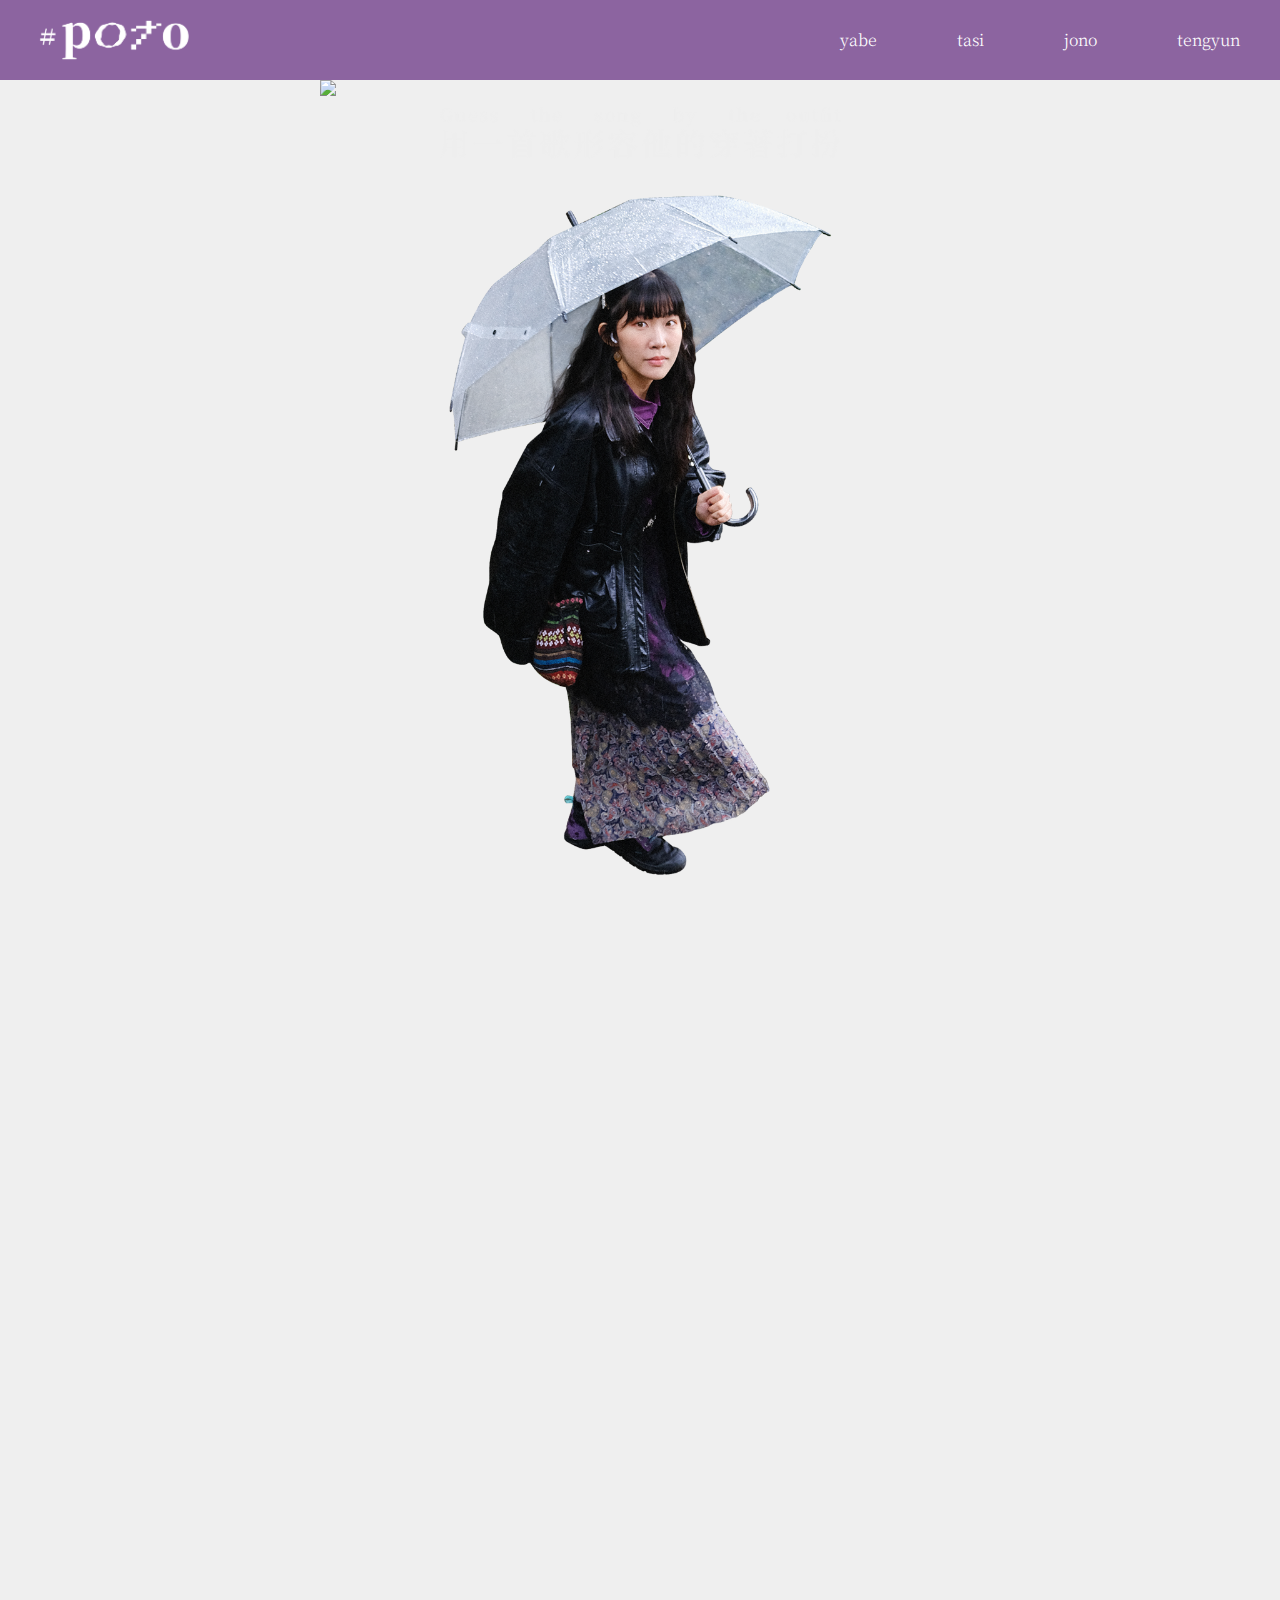
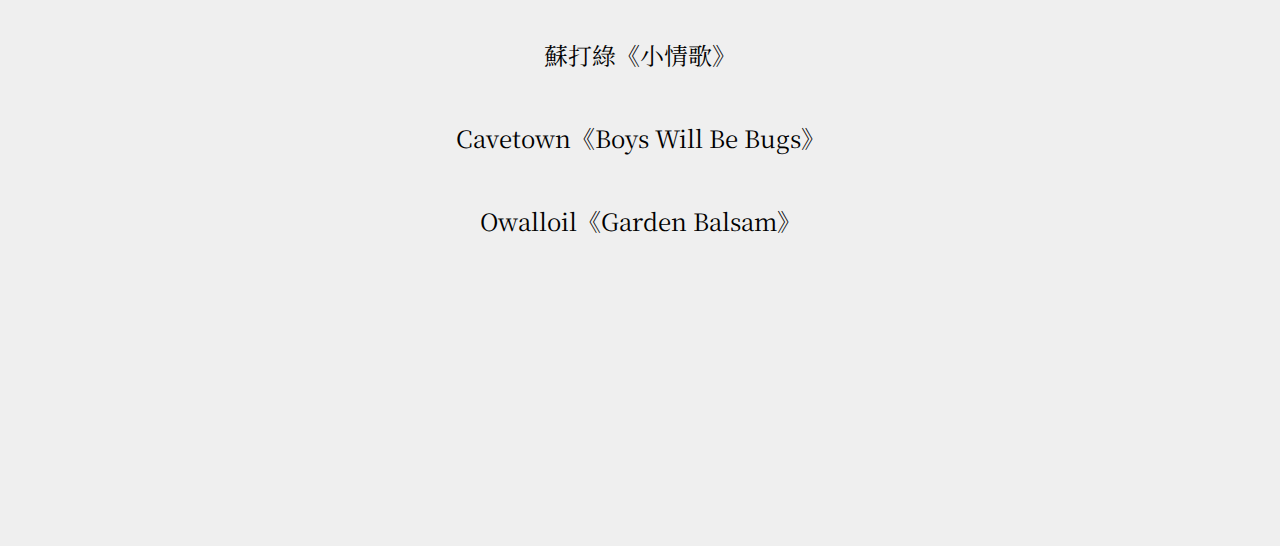
==== commit ab9c839a: "0.1.5 錯字修正 改y7 j5 j8" ====
--- a/1.html
+++ b/1.html
@@ -100,7 +100,7 @@
       <div id="b2" style="position: absolute; width: 100%;">
         <button class="b1color" id="b2a">DIZLIKE《Stand Up！Stand Up！》</button>
           <br>
-        <button class="b1color" id="b2b">Soulfa《Slumber Day》</button>
+        <button class="b1color" id="b2b">Soulfa《Slumber Days》</button>
           <br>
         <button class="b1color" id="b2c" style="font-size: 0.7rem; letter-spacing: -0.03rem;">康姆士《我不希望你孤單的去面對整個喧嘩世界》</button>
           <br>
--- a/style.css
+++ b/style.css
@@ -278,6 +278,7 @@
         bottom: 5px;
         width: max-content;
         background: #999999;
+        opacity: 0.75;
     }
     #ham2:checked ~ .menu {
         display: flex;
@@ -287,6 +288,7 @@
         bottom: 5px;
         width: max-content;
         background: #999999;
+        opacity: 0.75;
     }
     #ham3:checked ~ .menu {
         display: flex;
@@ -296,6 +298,7 @@
         bottom: 5px;
         width: max-content;
         background: #999999;
+        opacity: 0.75;
     }
     #ham4:checked ~ .menu {
         display: flex;
@@ -305,6 +308,7 @@
         bottom: 5px;
         width: max-content;
         background: #999999;
+        opacity: 0.75;
     }
     #ham4a:checked ~ .menu {
         display: flex;
@@ -314,6 +318,7 @@
         bottom: 5px;
         width: max-content;
         background: #999999;
+        opacity: 0.75;
     }
     #ham5:checked ~ .menu {
         display: flex;
@@ -323,6 +328,7 @@
         bottom: 5px;
         width: max-content;
         background: #999999;
+        opacity: 0.75;
     }
     .m1 {
         background-color: #8c64a0 !important;
